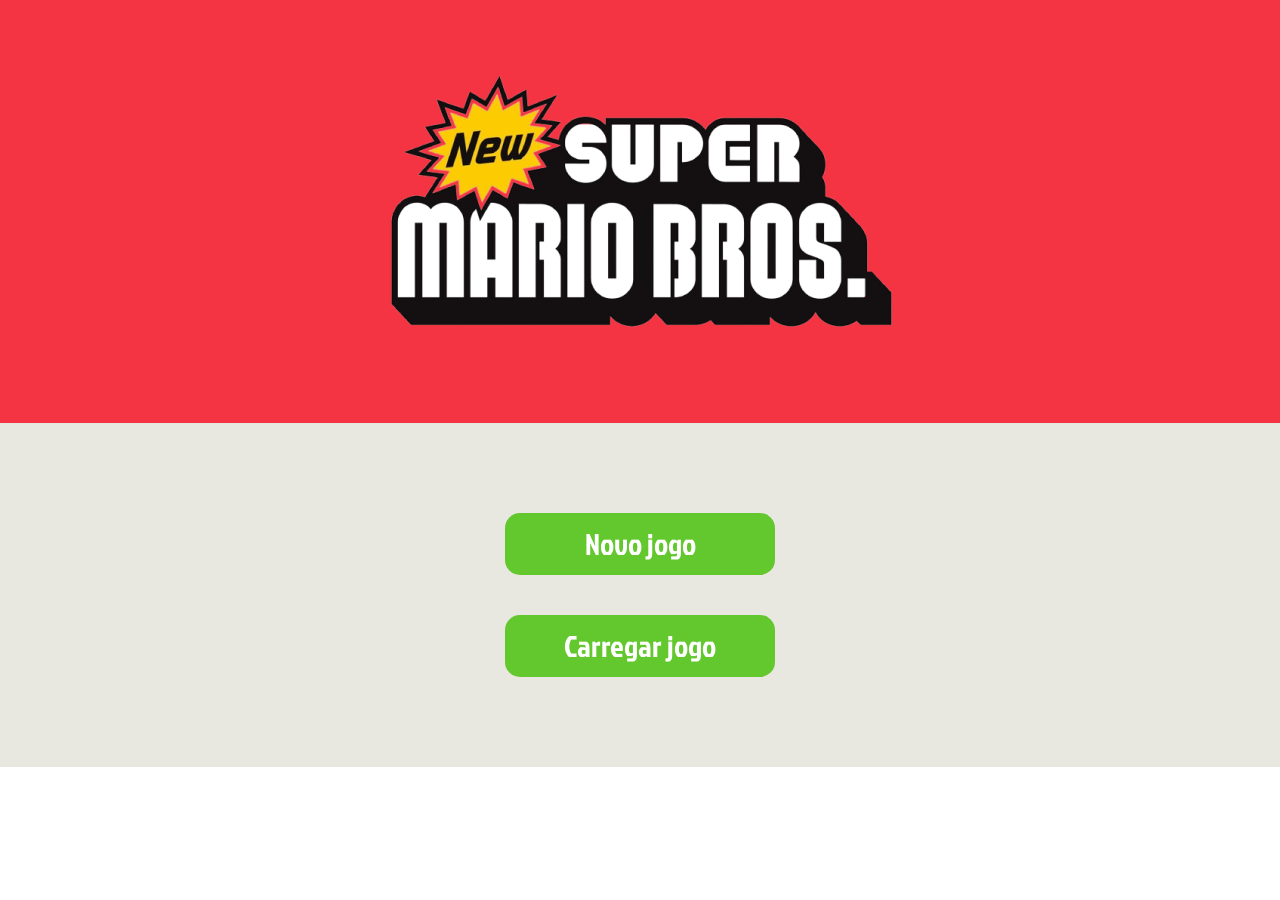
==== 5 - exercicio flex - Mario Bros/index.html @ 5444f53f "Introdução ao Flexbox" ====
<!DOCTYPE html>
<html lang="pt-br">
<head>
    <meta charset="UTF-8">
    <meta name="viewport" content="width=device-width, initial-scale=1.0">
    <link rel="stylesheet" href="style.css">
    <title>Super Mario Bros</title>
</head>
<body>

    <div id="banner" class="container">
        <img src="./imagens/logo.png" alt="Super Mario Bros - Logo">
    </div>

    <div id="inicio" class="container">
        <a href="#personagens" class="botao">Novo jogo</a>
        <a href="#personagens" class="botao">Carregar jogo</a>
    </div>
    
</body>
</html>
---- 5 - exercicio flex - Mario Bros/style.css ----
@import url('https://fonts.googleapis.com/css2?family=Jockey+One&display=swap');

* {
    font-family: "Jockey One", Roboto, Calibri, sans-serif;
    font-weight: 500;
    margin: 0;
    padding: 0;
    box-sizing: border-box;
}

.container {
    padding: 70px 0;
}

#banner { background-color: #F43443; }
#inicio { background-color: #E8E8E0; }
#personagens { background-color: #819DF9; }
#poderes { background-color: #E7D5AB; }
#viloes { background-color: #555250; }
#final { background-color: #819DF9; }

#personagens, #viloes {
    border-bottom: 30px solid #5ED338;
}

#banner {
    display: flex;
    justify-content: center; /* Alinhamento horizontal */
    align-items: center; /* Alinhamento vertical */
}

#inicio {
    display: flex;
    justify-content: center;
    align-items: center;
    flex-direction: column; /* direção da disposição, em coluna ou linha */
}

.botao {
    background-color: #62C82E;
    color: #fff;
    border-radius: 15px;
    padding: 10px 30px;
    font-size: 30px;
    text-decoration: none;
    width: 270px;
    text-align: center;
    margin: 20px 0;
}
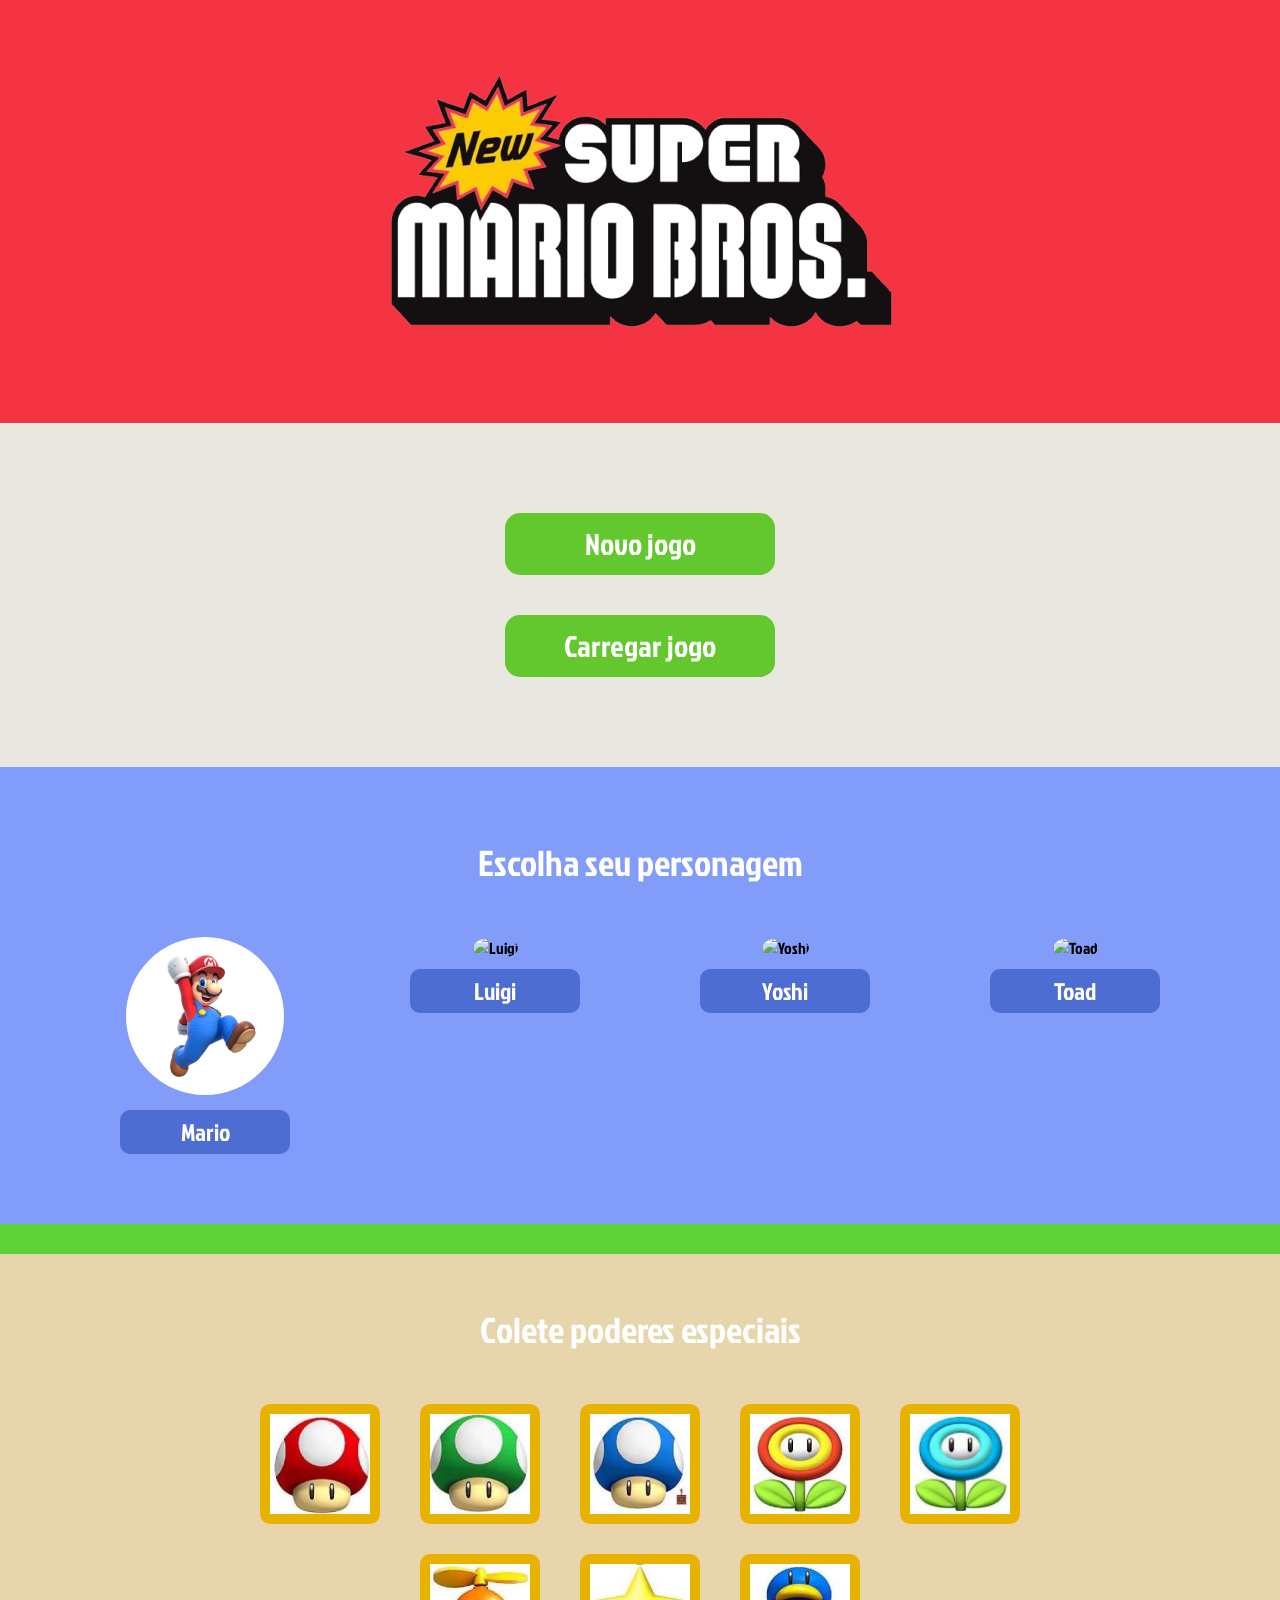
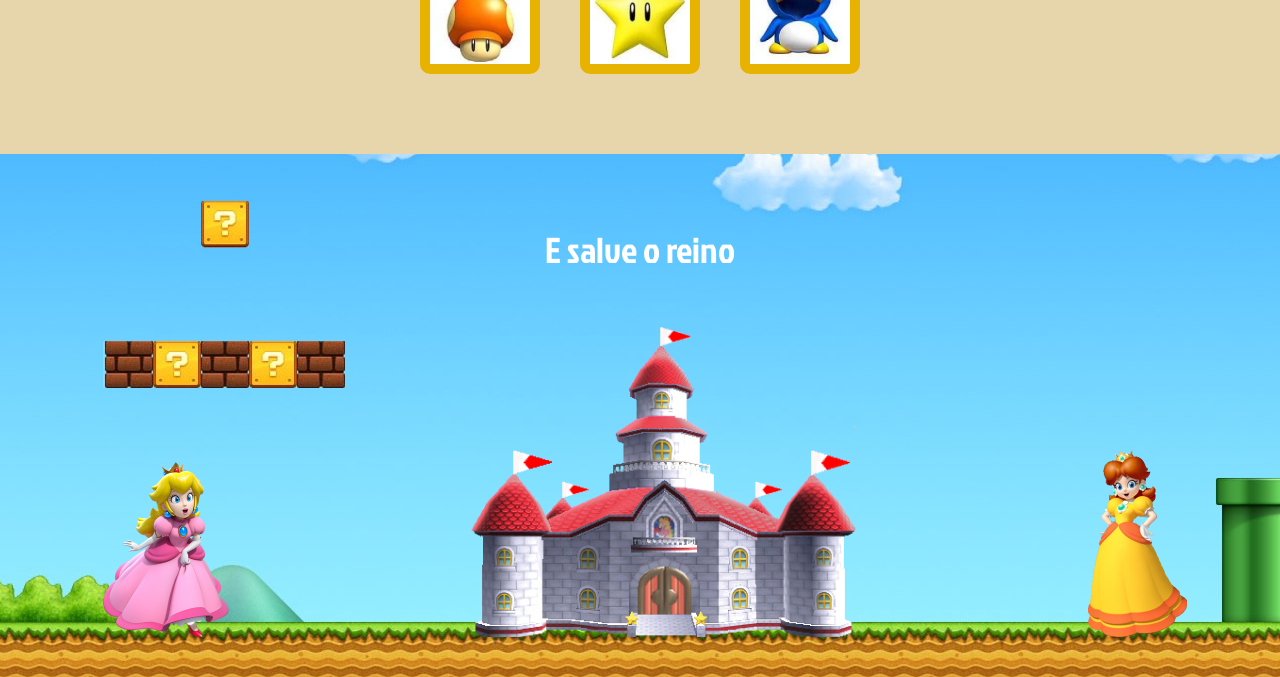
==== commit ee6171b0: "Continuação exercício Flexbox - Mario Bros" ====
--- a/5 - exercicio flex - Mario Bros/index.html
+++ b/5 - exercicio flex - Mario Bros/index.html
@@ -16,6 +16,80 @@
         <a href="#personagens" class="botao">Novo jogo</a>
         <a href="#personagens" class="botao">Carregar jogo</a>
     </div>
+
+    <div id="personagens" class="container"> 
+        <h2>Escolha seu personagem</h2>
+
+        <div class="personagens-lista">
+            <div class="personagens-item">
+                <img src="./imagens/personagens/mario.jpg" alt="Mario">
+                <h4>Mario</h4>
+            </div>
+            
+            <div class="personagens-item">
+                <img src="./imagens/personagens/Luigi.jpg" alt="Luigi">
+                <h4>Luigi</h4>
+            </div>
+            
+            <div class="personagens-item">
+                <img src="./imagens/personagens/Yoshi.jpg" alt="Yoshi">
+                <h4>Yoshi</h4>
+            </div>
+            
+            <div class="personagens-item">
+                <img src="./imagens/personagens/Toad.jpg" alt="Toad">
+                <h4>Toad</h4>
+            </div>
+        </div>
+    </div>
+
+    <div id="poderes" class="container">
+        <h2>Colete poderes especiais</h2>
+
+        <div class="poderes-lista">
+            <div class="poderes-item">
+                <img src="./imagens/poderes/cogumelo-vermelho.jpg" alt="Cogumelo vermelho">
+            </div>
+            
+            <div class="poderes-item">
+                <img src="./imagens/poderes/cogumelo-verde.jpg" alt="Cogumelo verde">
+            </div>
+            
+            <div class="poderes-item">
+                <img src="./imagens/poderes/cogumelo-azul.jpg" alt="Cogumelo azul">
+            </div>
+            
+            <div class="poderes-item">
+                <img src="./imagens/poderes/flor-fogo.jpg" alt="Flor de fogo">
+            </div>
+            
+            <div class="poderes-item">
+                <img src="./imagens/poderes/flor-gelo.jpg" alt="Flor de gelo">
+            </div>
+            
+            <div class="poderes-item">
+                <img src="./imagens/poderes/cogumelo-voador.jpg" alt="Cogumelo voador">
+            </div>
+            
+            <div class="poderes-item">
+                <img src="./imagens/poderes/estrela.jpg" alt="Estrela">
+            </div>
+            
+            <div class="poderes-item">
+                <img src="./imagens/poderes/pinguim.jpg" alt="Pinguim">
+            </div>
+        </div>
+    </div>
+
+    <div id="final" class="container"> 
+        <h2>E salve o reino</h2>
+        
+        <div class="final-list">
+            <img class="princesas" src="./imagens/final/peach.png" alt="Peach">
+            <img src="./imagens/final/castelo.png" alt="Castelo da Peach">
+            <img class="princesas" src="./imagens/final/daisy.png" alt="Daisy">
+        </div>
+    </div>
     
 </body>
 </html>
--- a/5 - exercicio flex - Mario Bros/style.css
+++ b/5 - exercicio flex - Mario Bros/style.css
@@ -1,4 +1,8 @@
 @import url('https://fonts.googleapis.com/css2?family=Jockey+One&display=swap');
+
+html {
+    scroll-behavior: smooth;
+}
 
 * {
     font-family: "Jockey One", Roboto, Calibri, sans-serif;
@@ -47,3 +51,79 @@
     text-align: center;
     margin: 20px 0;
 }
+
+h2 {
+    color: #fff;
+    text-align: center;
+    font-size: 36px;
+    margin-bottom: 50px;
+}
+
+.personagens-item {
+    width: 170px;
+    text-align: center;
+    
+    img {
+        border-radius: 100%;
+    }    
+}    
+
+.personagens-lista {
+    display: flex;
+    justify-content: space-evenly;
+}
+
+h4 {
+    background-color: #4D6DD2;
+    border-radius: 10px;
+    color: #fff;
+    text-align: center;
+    font-size: 24px;
+    padding: 5px 0;
+    margin-top: 10px;
+}
+
+#poderes {
+    padding: 50px 0;
+}
+
+.poderes-item {
+    border: 10px solid #E7B300;
+    width: 120px;
+    height: 120px;
+    margin: 0 20px 30px;
+    border-radius: 10px;
+    
+    img {
+        width: 100%;
+        height: 100%;
+        object-fit: cover;
+    }
+}
+
+.poderes-lista {
+    display: flex;
+    flex-wrap: wrap;
+    max-width: 800px;
+    margin: 0 auto;
+    justify-content: center;
+}
+
+
+#final {
+    background-image: url(./imagens/bg.jpg);
+    /* background-repeat: no-repeat; */
+    /* background-size: cover; */
+    background-position: bottom;
+    padding-bottom: 40px;
+}
+    
+#final h2 {
+    margin-bottom: 10px;
+}
+
+.final-list {
+    display: flex;
+    justify-content: space-around;
+    align-items: flex-end;
+}
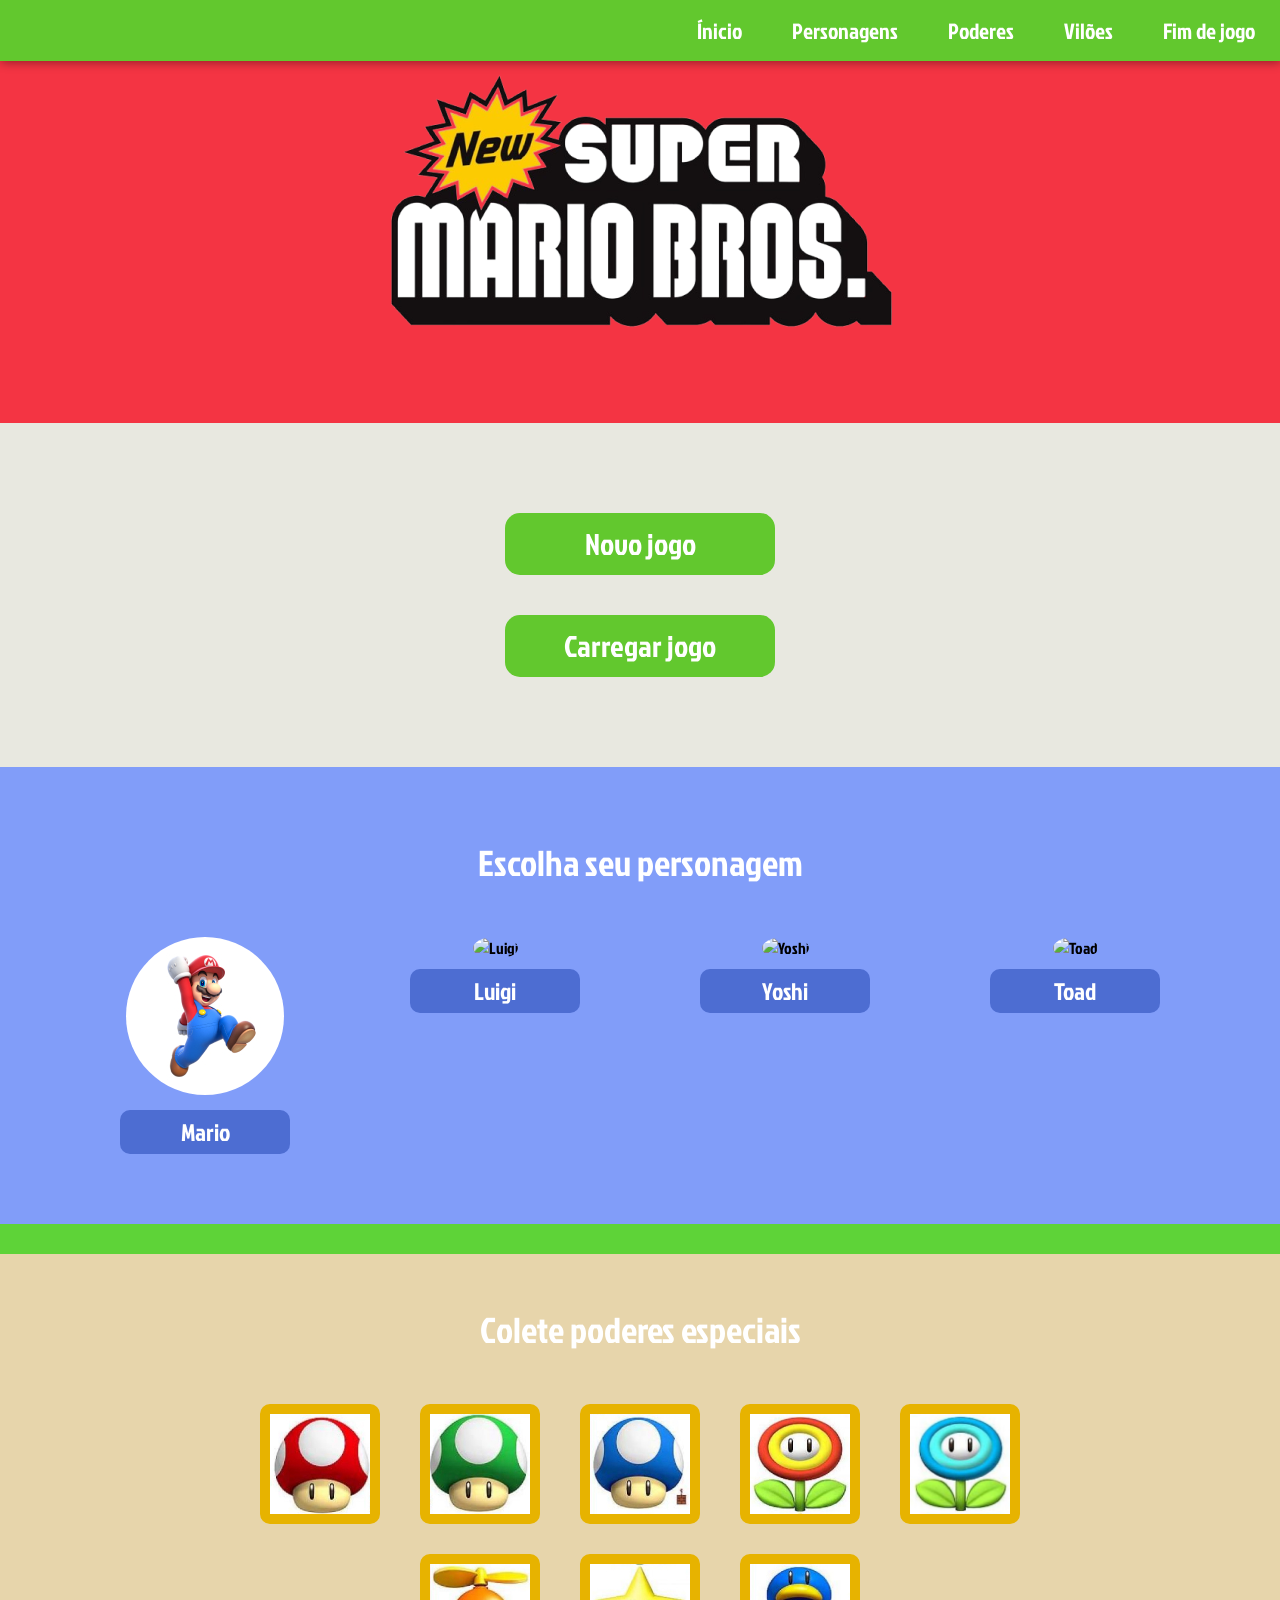
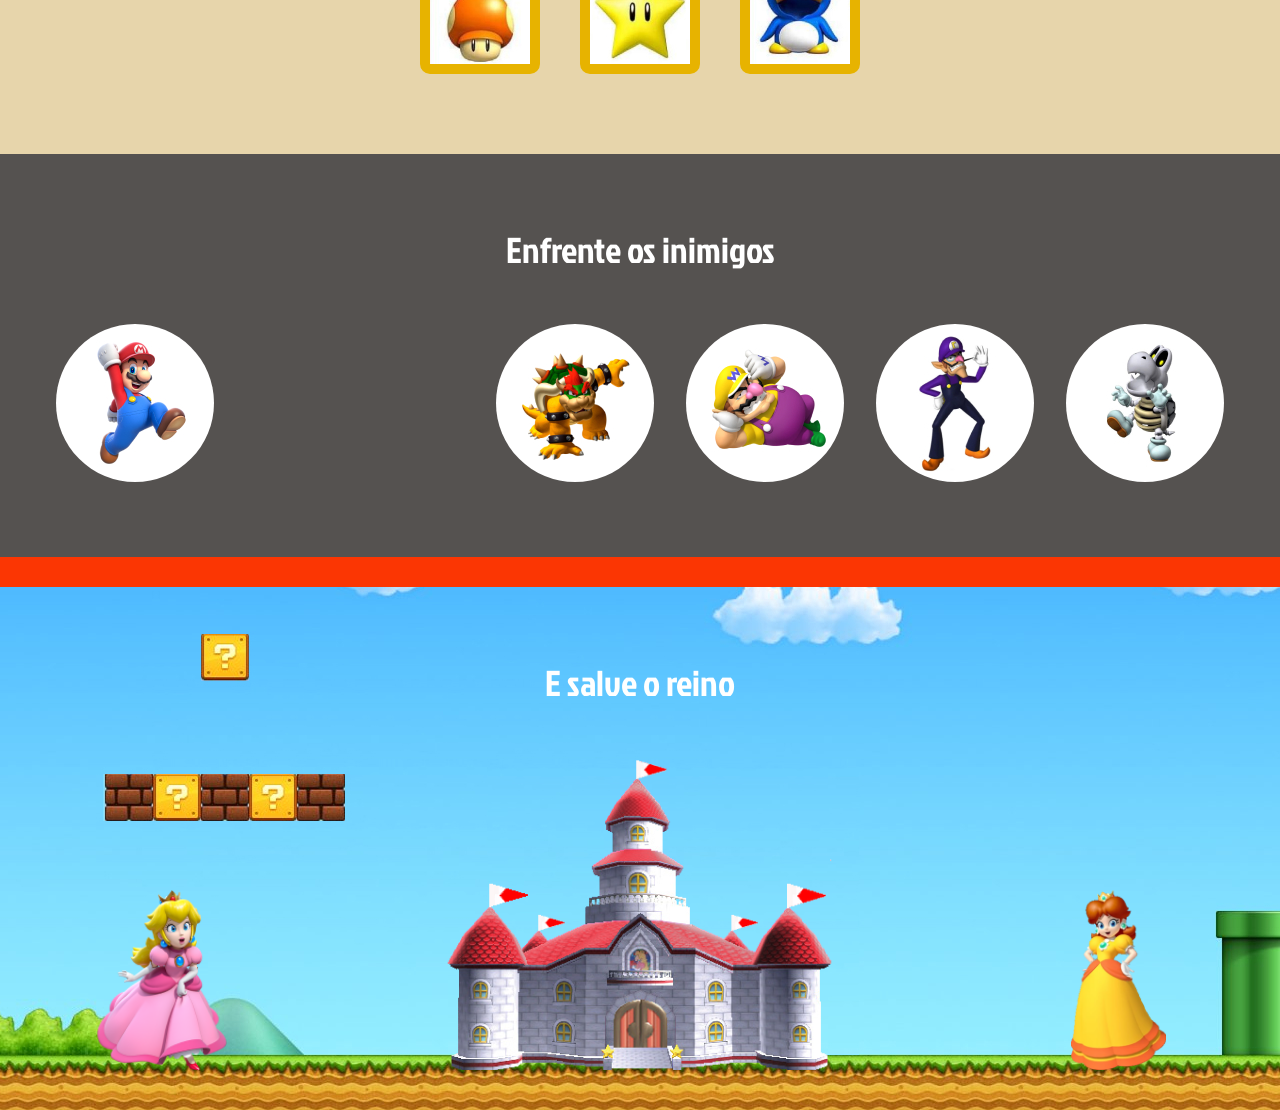
==== commit d6d2df58: "Material Design System" ====
--- a/5 - exercicio flex - Mario Bros/index.html
+++ b/5 - exercicio flex - Mario Bros/index.html
@@ -7,6 +7,16 @@
     <title>Super Mario Bros</title>
 </head>
 <body>
+    
+    <nav>
+        <ul>
+            <li><a href="#inicio">Ínicio</a></li>
+            <li><a href="#personagens">Personagens</a></li>
+            <li><a href="#poderes">Poderes</a></li>
+            <li><a href="#viloes">Vilões</a></li>
+            <li><a href="#final">Fim de jogo</a></li>
+        </ul>
+    </nav>
 
     <div id="banner" class="container">
         <img src="./imagens/logo.png" alt="Super Mario Bros - Logo">
@@ -81,6 +91,34 @@
         </div>
     </div>
 
+    <div id="viloes" class="container">
+        <h2>Enfrente os inimigos</h2>
+
+        <div class="viloes-lista">
+            <div class="personagens-item">
+                <img src="./imagens/personagens/mario.jpg" alt="Mario">
+            </div>
+
+            <div class="viloes-lista">
+                <div class="personagens-item">
+                    <img src="./imagens/viloes/bowser.jpg" alt="Bowser">
+                </div>
+                
+                <div class="personagens-item">
+                    <img src="./imagens/viloes/wario.jpg" alt="Wario">
+                </div>
+                
+                <div class="personagens-item">
+                    <img src="./imagens/viloes/waluigi.jpg" alt="Waluigi">
+                </div>
+                
+                <div class="personagens-item">
+                    <img src="./imagens/viloes/drybones.jpg" alt="Drybones">
+                </div>
+            </div>
+        </div>
+    </div>
+
     <div id="final" class="container"> 
         <h2>E salve o reino</h2>
         
--- a/5 - exercicio flex - Mario Bros/style.css
+++ b/5 - exercicio flex - Mario Bros/style.css
@@ -1,8 +1,8 @@
 @import url('https://fonts.googleapis.com/css2?family=Jockey+One&display=swap');
 
-html {
+/* html {
     scroll-behavior: smooth;
-}
+} */
 
 * {
     font-family: "Jockey One", Roboto, Calibri, sans-serif;
@@ -109,6 +109,19 @@
     justify-content: center;
 }
 
+#viloes {
+    padding: 70px 40px;
+    border-color: #FB3603;
+}
+
+.viloes-lista {
+    display: flex;
+    justify-content: space-between;
+}
+
+.viloes-lista .personagens-item {
+    margin: 0 10px;
+}
 
 #final {
     background-image: url(./imagens/bg.jpg);
@@ -127,3 +140,58 @@
     justify-content: space-around;
     align-items: flex-end;
 }
+
+.princesas {
+    width: 170px;
+    height: 180px;
+    /* object-fit: cover; */
+    object-fit: contain;
+}
+
+
+nav {
+    background: #62C82E;
+    width: 100%;
+    box-shadow: 1px 1px 10px #00000070;
+    position: fixed;
+    top: 0;
+
+    ul {
+        display: flex;
+        justify-content: flex-end;
+
+        li {
+            padding: 5px 0;
+            list-style: none;
+
+            a {
+                color: #fff;
+                text-decoration: none;
+                font-size: 22px;
+                display: block;
+                padding: 10px 25px;
+            }
+        }
+    }
+}
+
+.botao {
+    transition: all .5s ease-in-out;
+
+    &:hover {
+        background-color: #3b8318;
+        transform: scale(1.2);
+    }
+}
+
+#personagens .personagens-item {
+    cursor: pointer;
+
+    &:hover img {
+        transform: translateY(-15px);
+    }
+    
+    img {
+        transition: all .5s ease-in-out;
+    }
+}
